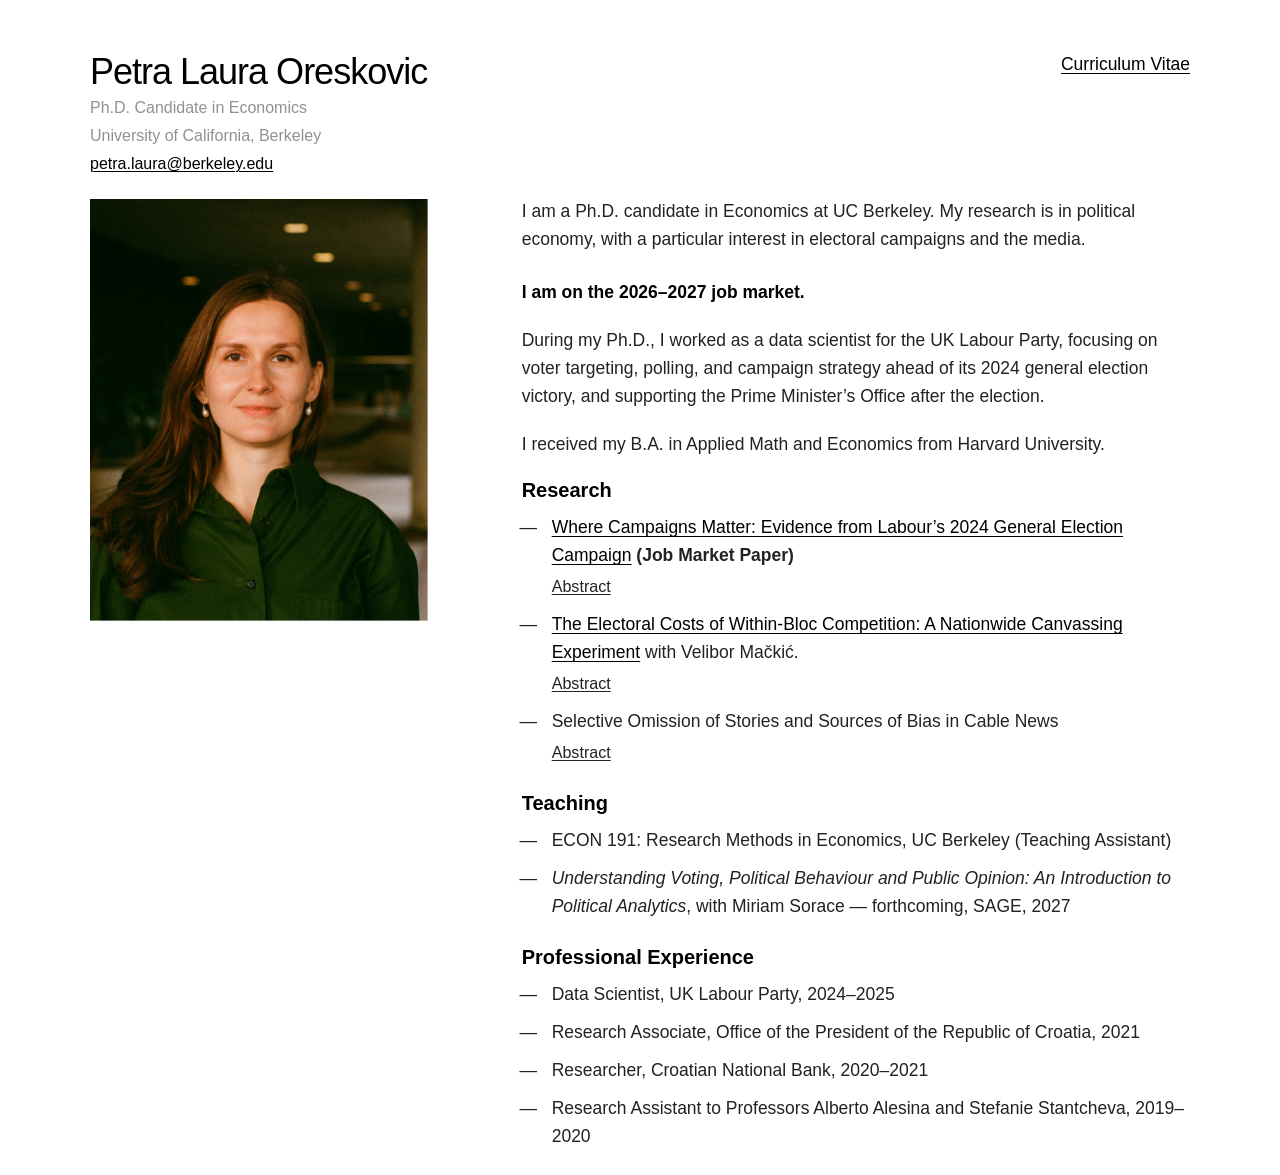
==== index.html @ d63f03b9 "Add files via upload" ====
<!doctype html>
<html lang="en">
<head>
	<title>Petra Laura Oreskovic</title>
	<meta charset="utf-8" />
	<meta name="viewport" content="width=device-width, initial-scale=1.0" />
	<meta name="description" content="Petra Laura Oreskovic is a Ph.D. candidate in Economics at UC Berkeley whose research is in political economy, electoral campaigns, and media." />
	<meta name="robots" content="index, follow" />
	<link rel="canonical" href="https://petra-laura-oreskovic.eu/" />

	<script type="application/ld+json">
	{
	  "@context": "https://schema.org",
	  "@type": "Person",
	  "@id": "https://petra-laura-oreskovic.eu/#person",
	  "name": "Petra Laura Oreskovic",
	  "alternateName": [
	    "Petra Laura Orešković",
	    "Petra Oreskovic",
	    "Petra Orešković"
	  ],
	  "url": "https://petra-laura-oreskovic.eu/",
	  "jobTitle": "Ph.D. Candidate in Economics",
	  "affiliation": {
	    "@type": "CollegeOrUniversity",
	    "name": "University of California, Berkeley",
	    "url": "https://www.berkeley.edu/"
	  },
	  "alumniOf": {
	    "@type": "CollegeOrUniversity",
	    "name": "Harvard University",
	    "url": "https://www.harvard.edu/"
	  },
	  "sameAs": [
	    "https://www.linkedin.com/in/petra-laura-oreskovic-b0341714a/",
	    "https://scholar.google.com/citations?user=gCrJukQAAAAJ&hl=en"
	  ],
	  "knowsAbout": [
	    "Political Economy",
	    "Electoral Campaigns",
	    "Media Economics"
	  ]
	}
	</script>

	<script type="application/ld+json">
	{
	  "@context": "https://schema.org",
	  "@type": "WebSite",
	  "@id": "https://petra-laura-oreskovic.eu/#website",
	  "url": "https://petra-laura-oreskovic.eu/",
	  "name": "Petra Laura Oreskovic",
	  "publisher": {
	    "@id": "https://petra-laura-oreskovic.eu/#person"
	  }
	}
	</script>

	<link rel="stylesheet" href="css/normalize.css" />
	<link rel="stylesheet" href="css/main.css?v=4" />

	<style>
		/* Keep the photo column width unchanged, but make the photo itself smaller. */
/* Compact expandable abstracts. */
		.paper-details {
			margin-top: 0.3rem;
			margin-bottom: 0.35rem;
		}

		.paper-details summary {
			display: inline-block;
			cursor: pointer;
			font-size: 0.92em;
			line-height: 1.2;
			color: inherit;
			text-decoration: underline;
			text-underline-offset: 2px;
			list-style: none;
		}

		.paper-details summary::-webkit-details-marker {
			display: none;
		}

.paper-abstract {
			margin-top: 0.55rem;
			margin-bottom: 0.15rem;
			padding-left: 0.9rem;
			border-left: 1px solid #d8d8d8;
			font-size: 0.88em;
			line-height: 1.42;
			text-align: justify;
			text-justify: inter-word;
		}

		.paper-abstract p {
			margin: 0;
		}
	
		@media (min-width: 701px) {
			.profile-photo {
				margin-top: 2px;
				text-align: left;
			}

			.profile-photo .img {
				transform: scale(0.80);
				transform-origin: top left;
			}

			.col-3 {
				width: 21.5%;
			}

			.col-9 {
				width: 81.5%;
				margin-left: -3%;
			}

			.col-9 > p:first-child {
				margin-top: 0;
			}
		}

</style>
</head>
<body>
<div class="container">
	<p class="cv-topright"><a href="cv.pdf" target="_blank">Curriculum Vitae</a></p>
	<div class="row m-top-l">
		<div class="res-name m-bottom-m">
			<div class="name">
				<h1>Petra Laura Oreskovic</h1>
				<span>Ph.D. Candidate in Economics</span><br/>
				<span>University of California, Berkeley</span><br/>
				<span><a href="mailto:petra.laura@berkeley.edu">petra.laura@berkeley.edu</a></span>
			</div>
		</div>

		<div class="col-3 center">
			<div class="image profile-photo"><div class="img"></div></div>
		</div>

		<div class="col-9">
			<p>
				I am a Ph.D. candidate in Economics at UC Berkeley. My research is in political economy, with a particular interest in electoral campaigns and the media.
			</p>

			<span class="jobmarket">I am on the 2026&ndash;2027 job market.</span>

			<p class="m-top-m">
				During my Ph.D., I worked as a data scientist for the UK Labour Party, focusing on voter targeting, polling, and campaign strategy ahead of its 2024 general election victory, and supporting the Prime Minister&rsquo;s Office after the election.
			</p>

			<p class="m-top-m">
				I received my B.A. in Applied Math and Economics from Harvard University.
			</p>

			<h2 class="m-top-m">Research</h2>
			<ul class="dash">
				<li>
					<a class="paper-title" href="papers/where-campaigns-matter.pdf" target="_blank">Where Campaigns Matter: Evidence from Labour&rsquo;s 2024 General Election Campaign</a> <strong>(Job Market Paper)</strong>
					<details class="paper-details">
						<summary>Abstract</summary>
						<div class="paper-abstract" data-abstract-file="abstracts/where-campaigns-matter.txt">
							<p>Loading abstract...</p>
						</div>
					</details>
				</li>

				<li>
					<a class="paper-title" href="papers/within-bloc-competition.pdf" target="_blank">The Electoral Costs of Within-Bloc Competition: A Nationwide Canvassing Experiment</a> with Velibor Ma&#269;ki&#263;.
					<details class="paper-details">
						<summary>Abstract</summary>
						<div class="paper-abstract" data-abstract-file="abstracts/within-bloc-competition.txt">
							<p>Loading abstract...</p>
						</div>
					</details>
				</li>

				<li>
					<span class="paper-title">Selective Omission of Stories and Sources of Bias in Cable News</span>
					<details class="paper-details">
						<summary>Abstract</summary>
						<div class="paper-abstract" data-abstract-file="abstracts/cable-news-bias.txt">
							<p>Loading abstract...</p>
						</div>
					</details>
				</li>
			</ul>

			<h2>Teaching</h2>
			<ul class="dash">
				<li>ECON 191: Research Methods in Economics, UC Berkeley (Teaching Assistant)</li>
				<li><em>Understanding Voting, Political Behaviour and Public Opinion: An Introduction to Political Analytics</em>, with Miriam Sorace &mdash; forthcoming, SAGE, 2027</li>
			</ul>

			<h2>Professional Experience</h2>
			<ul class="dash">
				<li>Data Scientist, UK Labour Party, 2024&ndash;2025</li>
				<li>Research Associate, Office of the President of the Republic of Croatia, 2021</li>
				<li>Researcher, Croatian National Bank, 2020&ndash;2021</li>
				<li>Research Assistant to Professors Alberto Alesina and Stefanie Stantcheva, 2019&ndash;2020</li>
			</ul>
		</div>
	</div>
</div>

<script>
document.querySelectorAll("[data-abstract-file]").forEach(function (container) {
	fetch(container.dataset.abstractFile)
		.then(function (response) {
			if (!response.ok) throw new Error("Could not load abstract");
			return response.text();
		})
		.then(function (text) {
			var p = document.createElement("p");
			p.textContent = text.trim();
			container.replaceChildren(p);
		})
		.catch(function () {
			container.innerHTML = "<p>Abstract unavailable.</p>";
		});
});

function sizeAbstractsToTitles() {
	document.querySelectorAll(".paper-details").forEach(function (details) {
		var item = details.closest("li");
		var title = item ? item.querySelector(".paper-title") : null;
		var abstract = details.querySelector(".paper-abstract");
		if (!title || !abstract) return;

		abstract.style.maxWidth = Math.ceil(title.getBoundingClientRect().width) + "px";
	});
}

window.addEventListener("load", sizeAbstractsToTitles);
window.addEventListener("resize", sizeAbstractsToTitles);
</script>
</body>
</html>
---- css/main.css ----
/*
* Skeleton V2.0.4
* Copyright 2014, Dave Gamache
* www.getskeleton.com
* Free to use under the MIT license.
* http://www.opensource.org/licenses/mit-license.php
* 12/29/2014
*/

/* Overall
–––––––––––––––––––––––––––––––––––––––––––––––––– */
*{
	margin: 0;
	padding: 0;
	box-sizing: border-box;
}


/* Grid
–––––––––––––––––––––––––––––––––––––––––––––––––– */
.container{
	width: 88%;
	max-width: 1100px;
	margin: 0 auto;
	position: relative;
	display:block;
}

[class*='col-']{
	float:left;
	position: relative;
	min-height: 1px; 
	width: 100%;
}


/* For devices smaller than 550px */
@media (max-width: 550px) {
	.image {
		width: 70% !important;
		margin: 0 auto 0;
	}

  .image > .img { background-position: 50% 30% !important; }
  
	.voorkant {
		width: 70% !important;
		margin: 0 auto 0;
	}

	.RB {
		width: 95% !important;
		margin: 0 auto 0;
	}
	
	.map {
		width: 95% !important;
		margin: 0 auto 0;
	}

	.center {
		margin: 0 auto 0 !important;
		text-align: center!important;
	}
	.social {
		margin: 0 auto 0!important;
	}
	.res-name, .res-name > .name {
		display:block !important;
		text-align: center;
	}
	.name {
		display: none;
	}

	/* Mobile header spacing: reserve real space above the name */
	.container {
		padding-top: 3.75rem;
	}

	.cv-topright {
		position: absolute;
		top: 1.5rem;
		right: 0;
		margin: 0;
		text-align: right;
	}

	.row.m-top-l {
		margin-top: 0;
	}

	/* Space between portrait and introductory text */
	.row.m-top-l > .col-3.center {
		margin-bottom: 4rem !important;
	}
}

/* For devices larger than 400px */
@media (min-width: 400px) {
  .container {
		width: 94%;
		padding: 0;
	}
}

/* For devices larger than 550px */
@media (min-width: 550px) {
	.container {
		width: 94%;
	}
	.row{
		margin: 0 -15px;
	}
	
	[class*='col-']{
		padding: 0 15px;
	}
	
	.col-1{
		width: 8.33333333%;
	}
	
	.col-2{
		width: 16.66666667%;
	}
	
	.col-3{
		width: 26%;
	}
	
	.col-4{
		width: 33.33333333%;
	}
	
	.col-5{
		width: 41.66666667%;
	}
	
	.col-6{
		width: 50%;
	}
	
	.col-7{
		width: 58.33333333%;
	}
	
	.col-8{
		width: 66.66666667%;
	}
	
	.col-9{
		width: 74%;
	}
	
	.col-10{
		width: 83.33333333%;
	}
	
	.col-11{
		width: 91.66666667%;
	}
	
	.col-12{
		width: 100%;
	}
	
	.col-pull-0{
		right: 0
	}
	
	.col-pull-1{
		right: 8.33333333%
	}
	
	.col-pull-2{
		right: 16.66666667%
	}
	
	.col-pull-3{
		right: 25%
	}
	
	.col-pull-4{
		right: 33.33333333%
	}
	
	.col-pull-5{
		right: 41.66666667%
	}
	
	.col-pull-6{
		right: 50%
	}
	
	.col-pull-7{
		right: 58.33333333%
	}
	
	.col-pull-8{
		right: 66.66666667%
	}
	
	.col-pull-9{
		right: 75%
	}
	
	.col-pull-10{
		right: 83.33333333%
	}
	
	.col-pull-11{
		right: 91.66666667%
	}
	.col-pull-12{
		right: 100%
	}

	.col-push-0{
		left: 0
	}
	
	.col-push-1{
		left: 8.33333333%
	}
	
	.col-push-2{
		left: 16.66666667%
	}
	
	.col-push-3{
		left: 25%
	}
	
	.col-push-4{
		left: 33.33333333%
	}
	
	.col-push-5{
		left: 41.66666667%
	}
	
	.col-push-6{
		left: 50%
	}
	
	.col-push-7{
		left: 58.33333333%
	}
	
	.col-push-8{
		left: 66.66666667%
	}
	
	.col-push-9{
		left: 75%
	}
	
	.col-push-10{
		left: 83.33333333%
	}
	
	.col-push-11{
		left: 91.66666667%
	}
	
	.col-push-12{
		left: 100%}
	
	.col-offset-0{
		margin-left: 0
	}
	
	.col-offset-1{
		margin-left: 8.33333333%
	}
	
	.col-offset-2{
		margin-left: 16.66666667%
	}
	
	.col-offset-3{
		margin-left: 25%
	}
	
	.col-offset-4{
		margin-left: 33.33333333%
	}
	
	.col-offset-5{
		margin-left: 41.66666667%
	}
	
	.col-offset-6{
		margin-left: 50%
	}
	
	.col-offset-7{
		margin-left: 58.33333333%
	}
	
	.col-offset-8{
		margin-left: 66.66666667%
	}
	
	.col-offset-9{
		margin-left: 75%
	}
	
	.col-offset-10{
		margin-left: 83.33333333%
	}
	
	.col-offset-11{
		margin-left: 91.66666667%
	}
	
	.col-offset-12{
		margin-left: 100%
	}
}


/* Base Styles
–––––––––––––––––––––––––––––––––––––––––––––––––– */
/* NOTE
html is set to 62.5% so that all the REM measurements are based 
on 10px sizing. So basically 1.5rem = 15px */
html{
	font-size: 62.5%; 
}

body{
	font-size: 1.75rem;
	line-height: 1.6;
	font-weight: 400;
	font-family: "Helvetica Neue", Helvetica, Arial, sans-serif;
	color: #222; 
}

/* Custom
–––––––––––––––––––––––––––––––––––––––––––––––––– */

::selection {
  background: #eaeaea;
}

.image {
	position: relative;
	width: 100%;
}

.image:after {
	content: "";
	display: block;
	padding-bottom: 125%; /* 4:5 portrait ratio */
}

.image > .img {
	position: absolute;
	width: 100%;
	height: 100%;
	background-image: url(../images/picture_website.jpg);
	background-size: contain;
	background-repeat: no-repeat;
	background-position: 0% 30%;
	border-radius: 0%;
}

.imageLF {
  width: 50%;
  max-width: 480px;
  height: auto;
  display: block;
  margin-left: auto;
  margin-right: auto;
}

.map {
  width: 100%;
  max-width: 480px;
  height: auto;
  display: block;
  margin-left: auto;
  margin-right: auto;
}

.akte {
  width: 100%;
  max-width: 720px;
  height: auto;
  display: block;
  margin-left: auto;
  margin-right: auto;
}

.stamboom {
  width: 100%;
  max-width: 1440px;
  height: auto;
  display: block;
  margin-left: auto;
  margin-right: auto;
}


.voorkant {
	position: relative;
	width: 95%;
}

.voorkant:after {
	content: "";
	display: block;
	padding-bottom: 100%;
}

.voorkant > .img {
	position: absolute;
	width: 100%;
	height: 100%;
	background-image: url(../images/voorkant.jpg);
	background-size: contain;
	background-repeat: no-repeat;
	background-position: 50% 30%;
	border-radius: 0%;
}

.RB {
	position: relative;
	width: 350%;
}

.RB:after {
	content: "";
	display: block;
	padding-bottom: 100%;
}

.RB > .img {
	position: absolute;
	width: 100%;
	height: 100%;
	background-image: url(../images/RB.jpg);
	background-size: contain;
	background-repeat: no-repeat;
	background-position: 0% 30%;
	border-radius: 0%;
}

.social {
	margin: 0;	
	width: 74px;
}

.btn-tw {
	float: left;
	margin-right: 7px;
	display: block;
	color: #ffffff;
	background: #949494;
	border-radius: 50%;
	cursor: pointer;
}

.fa {
	padding: 10px;
}
.btn-li {
	float: left;
	display: block;
	color: #ffffff;
	background: #949494;
	border-radius: 50%;
	cursor: pointer;
}

.btn-tw:hover, .btn-li:hover{
	color: #ffffff;
	background: #000000;
}

.name > h1 {
	margin: 0;
}

.name > span {
	margin: 0;
	font-size: 1.6rem;
	color: #919191;
}

.jobmarket {
  display: block;
  margin-top: 0.2em;
  font-weight: 700;
  color: #000; /* force black */
}

.cv-link {
  margin-top: 0.6em;
}

.cv-topright {
  position: absolute;
  top: 0;
  right: 0;
  margin: 0;
}

.home {
	text-decoration: none;
	color: inherit;
}

.home:hover {
	text-decoration: underline;
	color: inherit;
}

.res-name {
	display: block;
}

@media (min-width: 550px) {
	.row.m-top-l {
		display: grid;
		grid-template-columns: 40% 60%;
		grid-template-areas:
			"header header"
			"sidebar main";
	}
	.row.m-top-l > .res-name {
		grid-area: header;
		padding: 0 15px;
	}
	.row.m-top-l > .col-3 {
		grid-area: sidebar;
		float: none;
		width: auto;
	}
	.row.m-top-l > .col-9 {
		grid-area: main;
		float: none;
		width: auto;
	}

	.row.m-top-l.no-sidebar {
		display: block;
	}
	.row.m-top-l.no-sidebar > .col-9 {
		width: 100%;
	}
	.row.m-top-l.no-sidebar .col-9 p,
	.row.m-top-l.no-sidebar .col-9 ol,
	.row.m-top-l.no-sidebar .col-9 ul {
		max-width: 100ch;
		margin-left: auto;
		margin-right: auto;
	}
}

.badge{
	display:inline-block;
	font-weight: bold;
	text-transform: uppercase;
	color: #f00066;
}

#three-columns {
    width:500px;
        -moz-column-count: 3;
        -moz-column-gap: 20px;
        -webkit-column-count: 3;
        -webkit-column-gap: 20px;
        column-count: 3;
        column-gap: 20px;
    }


/* Typography
–––––––––––––––––––––––––––––––––––––––––––––––––– */
h1, h2, h3, h4, h5, h6{
	margin-bottom: 2rem;
	font-weight: 300; 
	color: #000000;
}

h1{
	font-size: 3.6rem; 
	line-height: 1.2; 
	letter-spacing: -.1rem;
}

h2{
	font-size: 2.0rem;
	margin-bottom: 1rem;	
	line-height: 1.25; 
	font-weight:bold;
}

h3{
	font-size: 2.4rem; 
	line-height: 1.3; 
	letter-spacing: -.1rem;
}

h4{
	font-size: 1.8rem; 
	margin-bottom: 1rem;	
	line-height: 1.35; 
	letter-spacing: -.08rem;
}

h5{
	font-size: 1.5rem; 
	line-height: 1.5; 
	letter-spacing: -.05rem;
}

h6{
	font-size: 1.3rem; 
	line-height: 1.6; 
	letter-spacing: 0;
}

/* Larger than phablet */
@media (min-width: 550px){
	h1{
		font-size: 3.6rem;
	}
	
	h2{
		font-size: 2.0rem;
	}
	
	h3{
		font-size: 3.0rem;
	}
	
	h4{
		font-size: 2.4rem;
	}
	
	h5{
		font-size: 1.5rem;
	}
	
	h6{
		font-size: 1.3rem;
	}
}

/* Typography
–––––––––––––––––––––––––––––––––––––––––––––––––– */
a {
	color: #000;
	text-decoration-line: underline;
	text-decoration-thickness: 1.45px;
	text-underline-offset: 0.15em;
}

a:hover {
	text-decoration-thickness: 1.7px;
}

/* Buttons
–––––––––––––––––––––––––––––––––––––––––––––––––– */
.button, button, input[type="submit"], input[type="reset"], input[type="button"]{
	display: inline-block;
	height: 38px;
	padding: 0 30px;
	color: #555;
	text-align: center;
	font-size: 11px;
	font-weight: 600;
	line-height: 38px;
	letter-spacing: .1rem;
	text-transform: uppercase;
	text-decoration: none;
	white-space: nowrap;
	background-color: transparent;
	border-radius: 4px;
	border: 1px solid #bbb;
	cursor: pointer;
	box-sizing: border-box; 
}

.button:hover, button:hover, input[type="submit"]:hover, input[type="reset"]:hover, input[type="button"]:hover, .button:focus, button:focus, input[type="submit"]:focus, input[type="reset"]:focus, input[type="button"]:focus{
	color: #333;
	border-color: #888;
	outline: 0;
}

.button.button-primary, button.button-primary, input[type="submit"].button-primary, input[type="reset"].button-primary, input[type="button"].button-primary{
	color: #FFF;
	background-color: #33C3F0;
	border-color: #33C3F0;
}

.button.button-primary:hover, button.button-primary:hover, input[type="submit"].button-primary:hover, input[type="reset"].button-primary:hover, input[type="button"].button-primary:hover, .button.button-primary:focus, button.button-primary:focus, input[type="submit"].button-primary:focus,input[type="reset"].button-primary:focus, input[type="button"].button-primary:focus{
	color: #FFF;
	background-color: #1EAEDB;
	border-color: #1EAEDB;
}

/* Forms
–––––––––––––––––––––––––––––––––––––––––––––––––– */
input[type="email"],input[type="number"],input[type="search"],input[type="text"],input[type="tel"],input[type="url"],input[type="password"],textarea, select{
	height: 38px;
	padding: 6px 10px;
	background-color: #fff;
	border: 1px solid #D1D1D1;
	border-radius: 4px;
	box-shadow: none;
	box-sizing: border-box; 
}

input[type="email"], input[type="number"], input[type="search"], input[type="text"],input[type="tel"], input[type="url"], input[type="password"], textarea{
	-webkit-appearance: none;
	-moz-appearance: none;
	appearance: none;
}

textarea {
	min-height: 65px;
	padding-top: 6px;
	padding-bottom: 6px;
}

input[type="email"]:focus, input[type="number"]:focus, input[type="search"]:focus, input[type="text"]:focus,input[type="tel"]:focus, input[type="url"]:focus,input[type="password"]:focus, textarea:focus,select:focus{
	border: 1px solid #33C3F0;
	outline: 0;
}

label,legend{
	display: block;
	margin-bottom: .5rem;
	font-weight: 600;
}

fieldset{
	padding: 0;
	border-width: 0;
}

input[type="checkbox"], input[type="radio"]{
	display: inline;
}

label > .label-body{
	display: inline-block;
	margin-left: .5rem;
	font-weight: normal;
}


/* Lists
–––––––––––––––––––––––––––––––––––––––––––––––––– */
ul{
	list-style: disc outside;
}

ol{
	list-style: decimal inside;
}

ol, ul{
	padding-left: 0;
	margin-top: 0;
	margin-left: 30px;
}

ul ul, ul ol, ol ol, ol ul {
	margin: 1.5rem 0 1.5rem 3rem;
	font-size: 90%; }

li {
	margin-bottom: 1rem;
	padding-left: 5px;
}
  

/* Code
–––––––––––––––––––––––––––––––––––––––––––––––––– */
code{
	padding: .2rem .5rem;
	margin: 0 .2rem;
	font-size: 90%;
	white-space: nowrap;
	background: #F1F1F1;
	border: 1px solid #E1E1E1;
	border-radius: 4px;
}

pre > code {
	display: block;
	padding: 1rem 1.5rem;
	white-space: pre;
}


/* Tables
–––––––––––––––––––––––––––––––––––––––––––––––––– */

 .centertable {
  margin-left: auto;
  margin-right: auto;
} 

th, td{
	padding: 12px 15px;
	text-align: left;
	border-bottom: 1px solid #E1E1E1;
}

th:first-child, td:first-child{
	padding-left: 0;
}

th:last-child, td:last-child{
	padding-right: 0;
}

/* Spacing
–––––––––––––––––––––––––––––––––––––––––––––––––– */
button, .button{
	margin-bottom: 1rem;
}

input, textarea, select, fieldset {
	margin-bottom: 1.5rem;
}

pre, blockquote, dl, figure, table, p, ul, ol, form{
	margin-bottom: 2.5rem;
}


/* Misc
–––––––––––––––––––––––––––––––––––––––––––––––––– */
hr{
	margin-top: 1rem;
	margin-bottom: 1.5rem;
	border-width: 0;
	border-top: 1px solid #E1E1E1;
}

.m-bottom-m {
	margin-bottom: 2rem;	
} 
.m-top-m {
	margin-top: 2rem;
	margin-bottom: 1rem;	
} 
 
.m-top-l {
	margin-top: 5rem;
}
 
/* Clearing
–––––––––––––––––––––––––––––––––––––––––––––––––– */
.row:after{
	content: "";
	display: table;
	clear: both;
}

.u-clr:after{
	content: "";
	display: table;
	clear: both;
}

ul.dash {
  list-style-position: outside; 
  margin-left: 2.00rem;  /* shift list so marker aligns under heading */
  padding-left: 0.5rem;  /* small indent for text after the dash */
}
ul.dash li::marker { content: "—  "; }

/* Collapsible "Other" section */
.other-toggle {
  cursor: pointer;
}

/* Default state: closed, triangle pointing right */
.other-toggle::after {
  content: "▸";
  display: inline-block;
  margin-left: 0.3em;
}

/* Open state: triangle pointing down */
.other-toggle.open::after {
  content: "▾";
}

/* List is hidden by default */
#other-list {
  display: none;
}
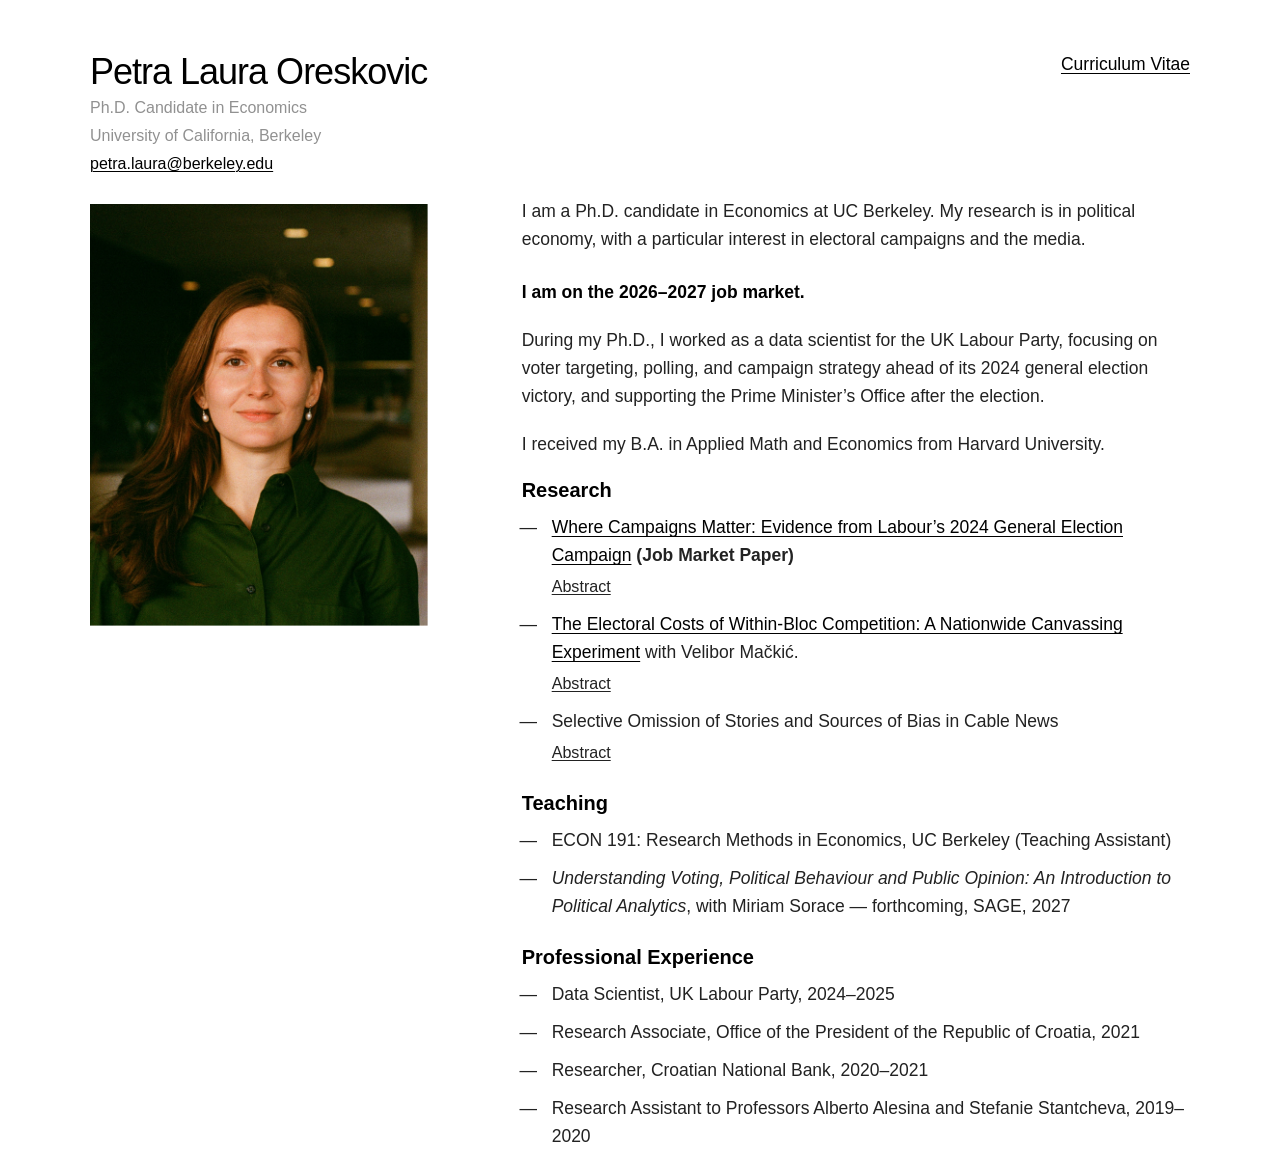
==== commit 526fc20f: "Add files via upload" ====
--- a/index.html
+++ b/index.html
@@ -99,7 +99,7 @@
 	
 		@media (min-width: 701px) {
 			.profile-photo {
-				margin-top: 2px;
+				margin-top: 7px;
 				text-align: left;
 			}
 
@@ -109,11 +109,11 @@
 			}
 
 			.col-3 {
-				width: 21.5%;
+				width: 19.5%;
 			}
 
 			.col-9 {
-				width: 81.5%;
+				width: 83.5%;
 				margin-left: -3%;
 			}
 
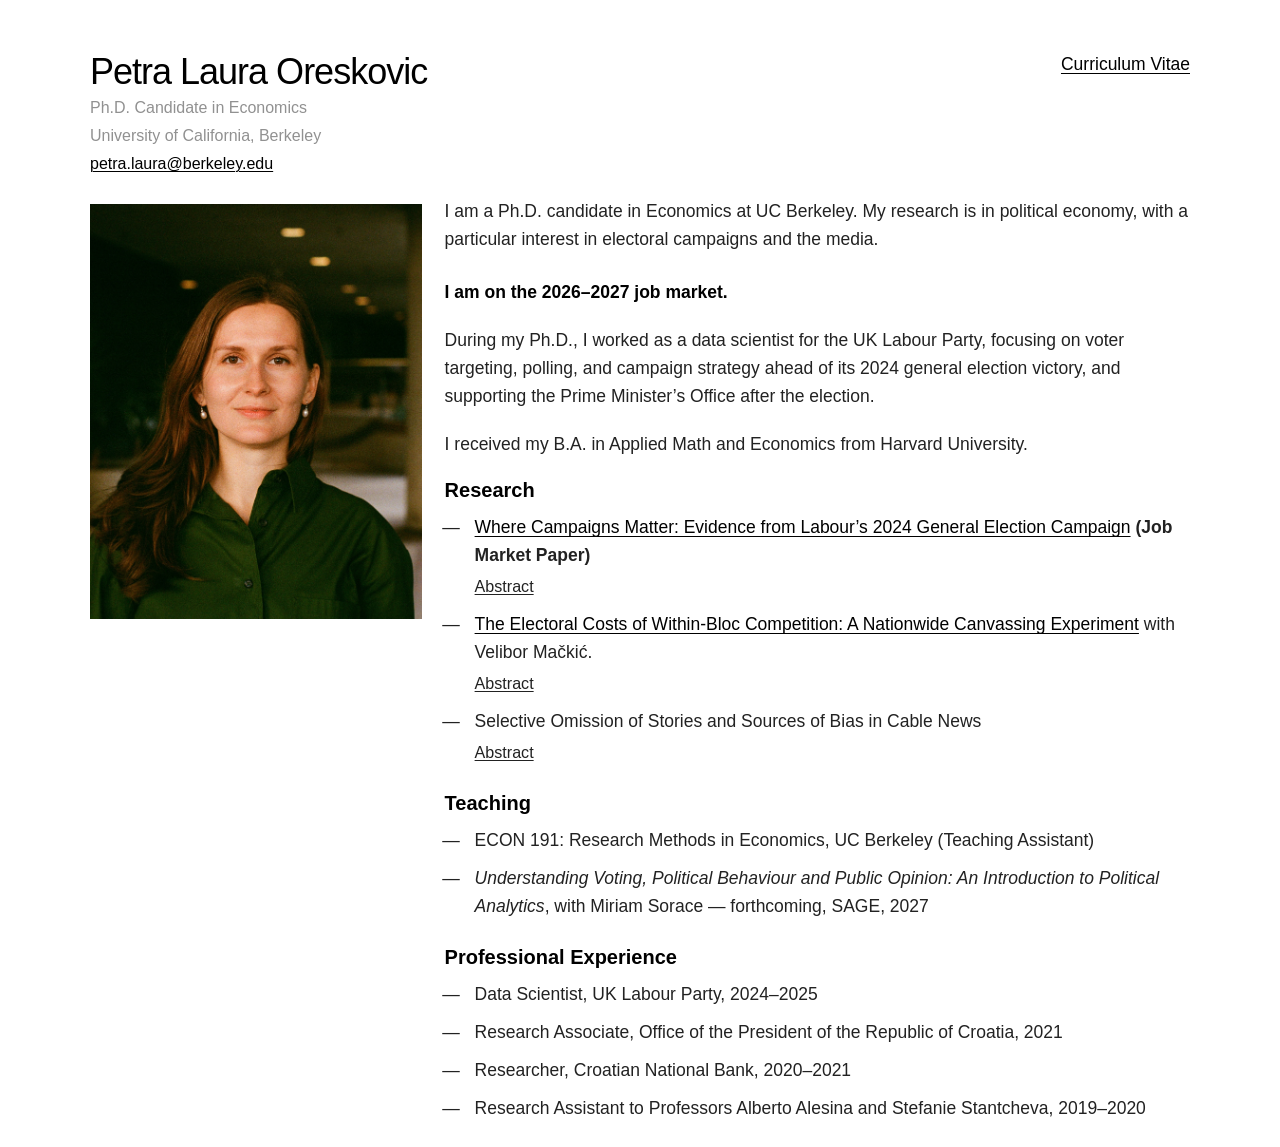
==== commit 2d92cee6: "Add files via upload" ====
--- a/index.html
+++ b/index.html
@@ -57,7 +57,7 @@
 	</script>
 
 	<link rel="stylesheet" href="css/normalize.css" />
-	<link rel="stylesheet" href="css/main.css?v=4" />
+	<link rel="stylesheet" href="css/main.css?v=5" />
 
 	<style>
 		/* Keep the photo column width unchanged, but make the photo itself smaller. */
@@ -95,31 +95,6 @@
 
 		.paper-abstract p {
 			margin: 0;
-		}
-	
-		@media (min-width: 701px) {
-			.profile-photo {
-				margin-top: 7px;
-				text-align: left;
-			}
-
-			.profile-photo .img {
-				transform: scale(0.80);
-				transform-origin: top left;
-			}
-
-			.col-3 {
-				width: 19.5%;
-			}
-
-			.col-9 {
-				width: 83.5%;
-				margin-left: -3%;
-			}
-
-			.col-9 > p:first-child {
-				margin-top: 0;
-			}
 		}
 
 </style>
--- a/css/main.css
+++ b/css/main.css
@@ -900,4 +900,32 @@
 /* List is hidden by default */
 #other-list {
   display: none;
-}+}
+/* Homepage layout correction. Override the original 40/60 grid directly.
+   Photo and introduction share their existing grid row.
+   Only the introduction moves closer; the photo remains at the left edge. */
+@media (min-width: 550px) {
+  .row.m-top-l {
+    grid-template-columns: 32% 68%;
+  }
+  .row.m-top-l > .col-3 {
+    padding-right: 15px;
+  }
+  .row.m-top-l > .col-3 .profile-photo {
+    width: 100%;
+    margin-top: 7px; /* aligns the visible picture with the first line's letters */
+    text-align: left;
+  }
+  .row.m-top-l > .col-3 .profile-photo .img {
+    transform: none;
+    background-position: 0% 30%;
+  }
+  .row.m-top-l > .col-9 {
+    padding-left: 8px; /* reduces the original 30px gutter to 23px */
+    padding-right: 15px;
+    margin-left: 0;
+  }
+  .row.m-top-l > .col-9 > p:first-child {
+    margin-top: 0;
+  }
+}
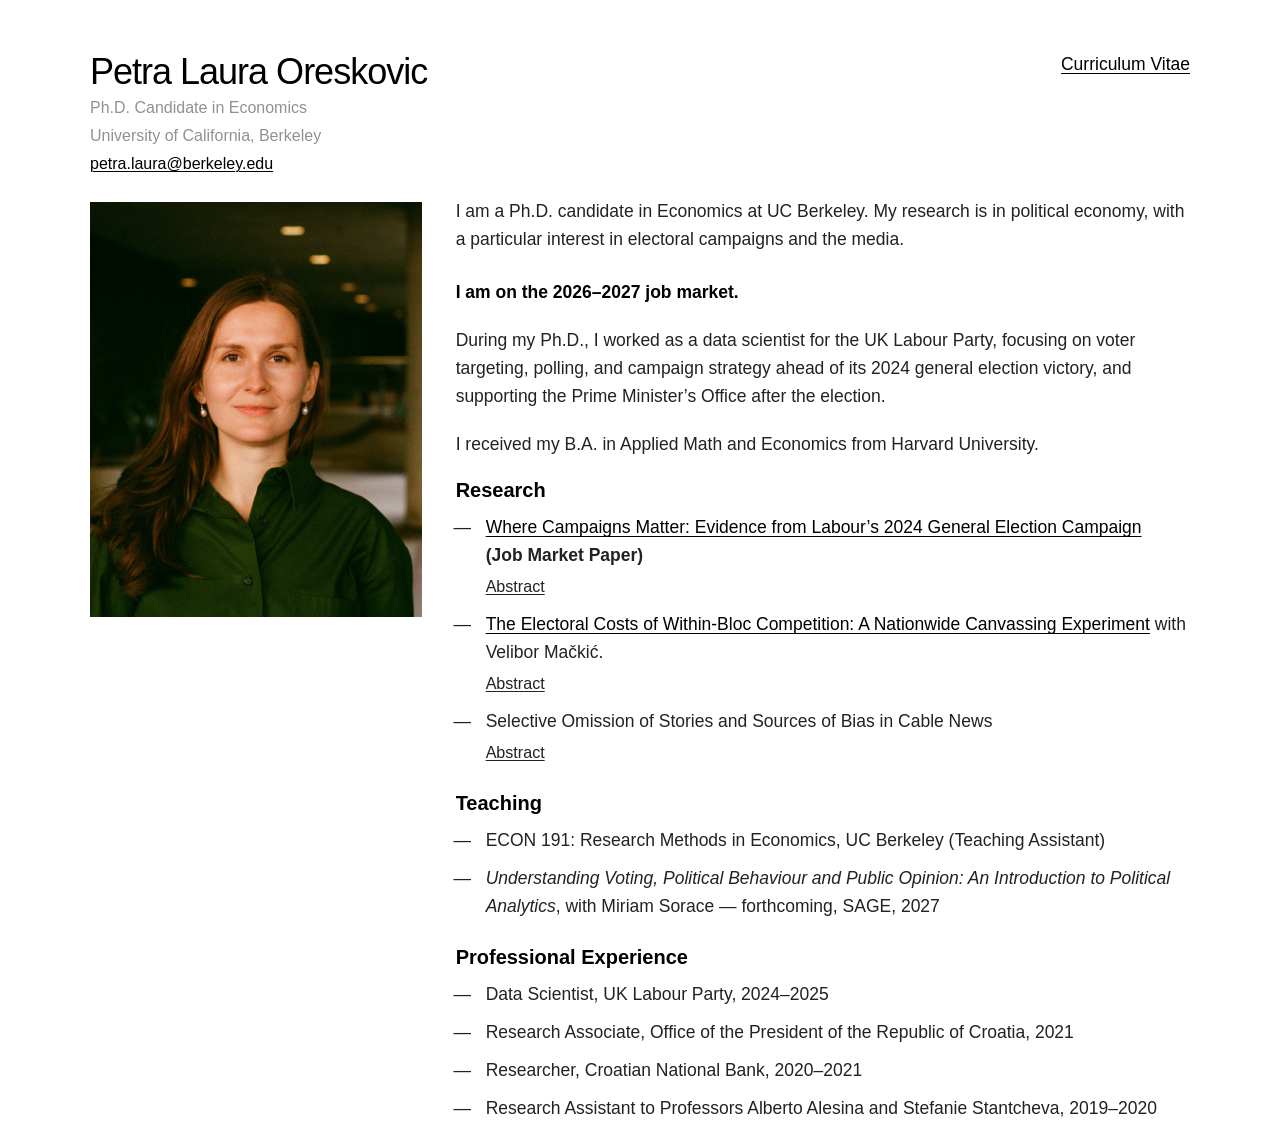
==== commit 8ff1f50b: "Add files via upload" ====
--- a/index.html
+++ b/index.html
@@ -97,6 +97,11 @@
 			margin: 0;
 		}
 
+		.paper-label {
+			display: inline-block;
+			white-space: nowrap;
+		}
+
 </style>
 </head>
 <body>
@@ -134,7 +139,7 @@
 			<h2 class="m-top-m">Research</h2>
 			<ul class="dash">
 				<li>
-					<a class="paper-title" href="papers/where-campaigns-matter.pdf" target="_blank">Where Campaigns Matter: Evidence from Labour&rsquo;s 2024 General Election Campaign</a> <strong>(Job Market Paper)</strong>
+					<a class="paper-title" href="papers/where-campaigns-matter.pdf" target="_blank">Where Campaigns Matter: Evidence from Labour&rsquo;s 2024 General Election Campaign</a> <strong class="paper-label">(Job&nbsp;Market&nbsp;Paper)</strong>
 					<details class="paper-details">
 						<summary>Abstract</summary>
 						<div class="paper-abstract" data-abstract-file="abstracts/where-campaigns-matter.txt">
@@ -198,19 +203,24 @@
 		});
 });
 
-function sizeAbstractsToTitles() {
-	document.querySelectorAll(".paper-details").forEach(function (details) {
-		var item = details.closest("li");
-		var title = item ? item.querySelector(".paper-title") : null;
-		var abstract = details.querySelector(".paper-abstract");
-		if (!title || !abstract) return;
-
-		abstract.style.maxWidth = Math.ceil(title.getBoundingClientRect().width) + "px";
+function sizeAbstractsUniformly() {
+	var titles = Array.from(document.querySelectorAll(".paper-title"));
+	var abstracts = Array.from(document.querySelectorAll(".paper-abstract"));
+	if (!titles.length || !abstracts.length) return;
+
+	var maxTitleWidth = Math.max.apply(null, titles.map(function (title) {
+		return title.getBoundingClientRect().width;
+	}));
+
+	abstracts.forEach(function (abstract) {
+		abstract.style.width = Math.ceil(maxTitleWidth) + "px";
+		abstract.style.maxWidth = "100%";
+		abstract.style.boxSizing = "border-box";
 	});
 }
 
-window.addEventListener("load", sizeAbstractsToTitles);
-window.addEventListener("resize", sizeAbstractsToTitles);
+window.addEventListener("load", sizeAbstractsUniformly);
+window.addEventListener("resize", sizeAbstractsUniformly);
 </script>
 </body>
 </html>
--- a/css/main.css
+++ b/css/main.css
@@ -906,14 +906,14 @@
    Only the introduction moves closer; the photo remains at the left edge. */
 @media (min-width: 550px) {
   .row.m-top-l {
-    grid-template-columns: 32% 68%;
+    grid-template-columns: 32.8% 67.2%;
   }
   .row.m-top-l > .col-3 {
     padding-right: 15px;
   }
   .row.m-top-l > .col-3 .profile-photo {
-    width: 100%;
-    margin-top: 7px; /* aligns the visible picture with the first line's letters */
+    width: 97.6%; /* keeps the portrait itself essentially the same size */
+    margin-top: 5px; /* tiny upward adjustment */
     text-align: left;
   }
   .row.m-top-l > .col-3 .profile-photo .img {
@@ -921,7 +921,7 @@
     background-position: 0% 30%;
   }
   .row.m-top-l > .col-9 {
-    padding-left: 8px; /* reduces the original 30px gutter to 23px */
+    padding-left: 10px; /* slightly more breathing room beside the portrait */
     padding-right: 15px;
     margin-left: 0;
   }
